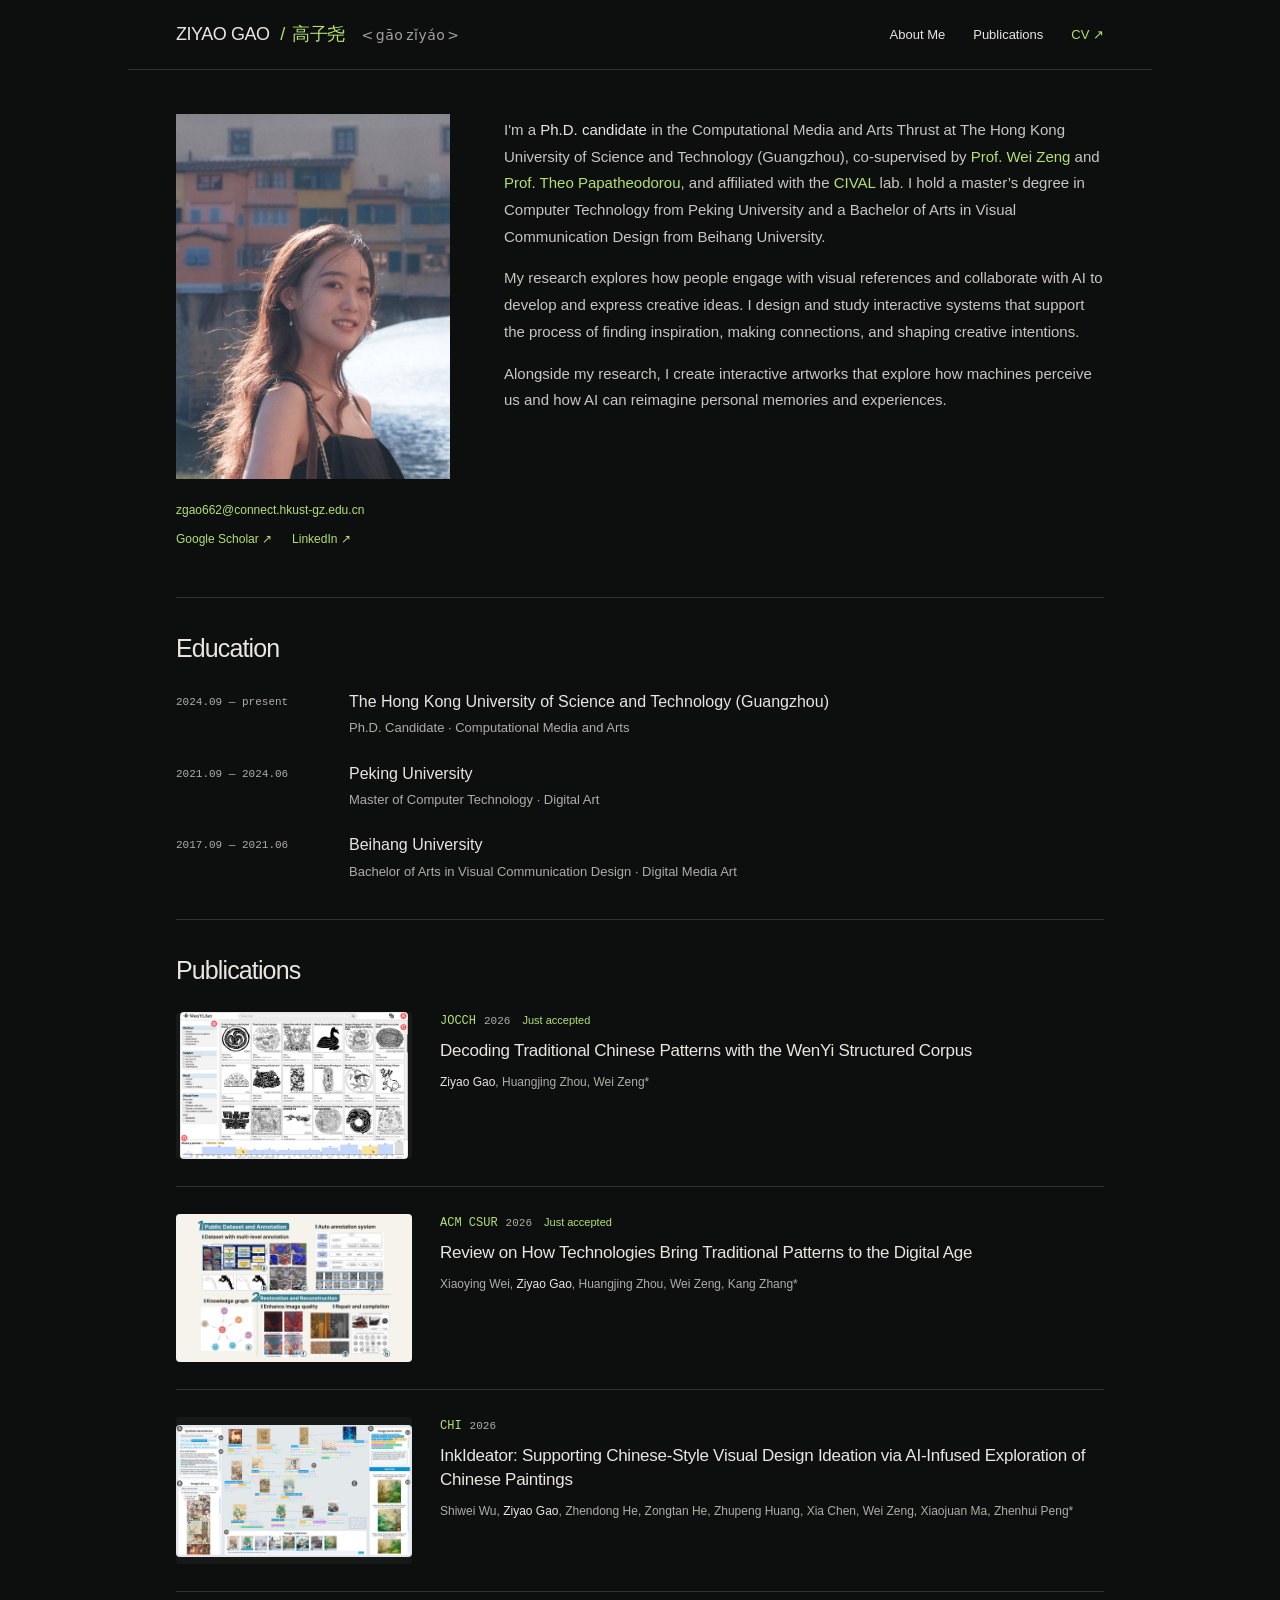
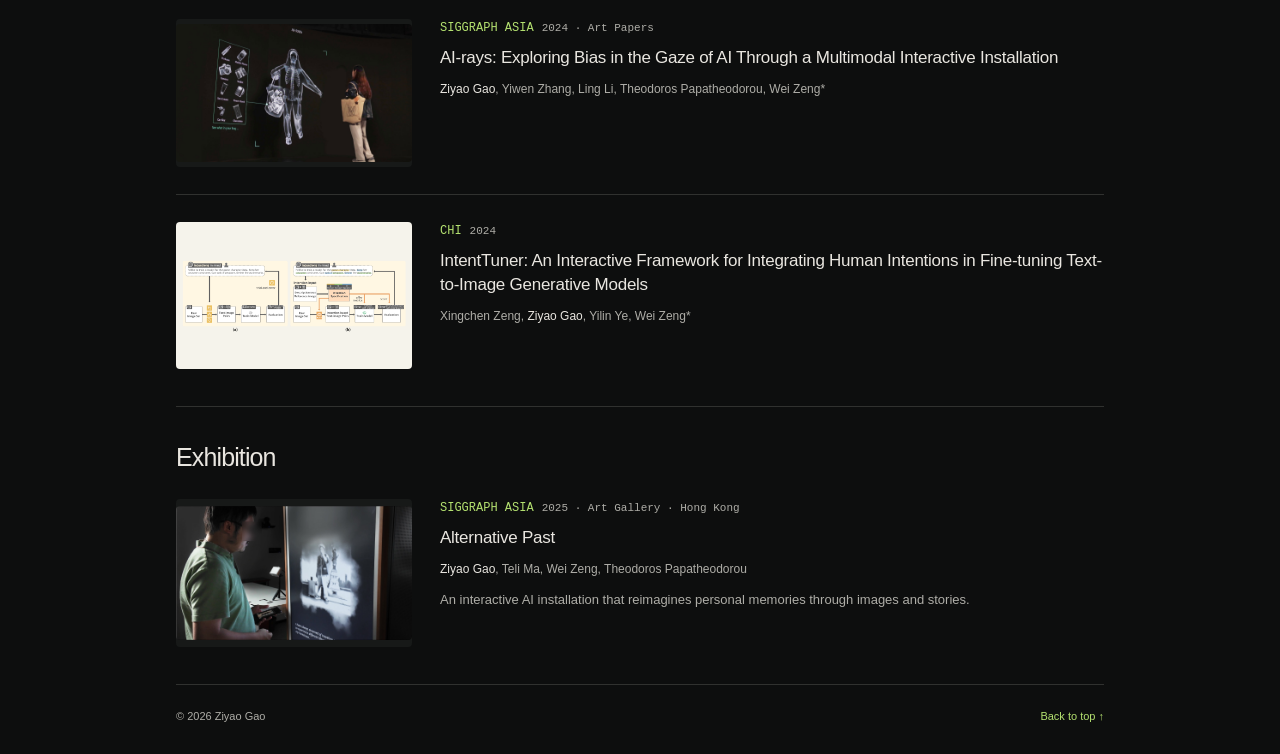
==== index.html @ fb26b627 "Add pinyin and frosted header, style text selection, and link CIVAL" ====
<!doctype html>
<html lang="en">
<head>
<meta charset="utf-8">
<meta name="viewport" content="width=device-width, initial-scale=1">
<meta name="description" content="Ziyao Gao is a Ph.D. candidate at HKUST (Guangzhou), exploring visual references, human–AI collaboration, creative ideation, and interactive art.">
<meta name="theme-color" content="#0d0e0e">
<meta property="og:title" content="Ziyao Gao / 高子尧">
<meta property="og:description" content="Ziyao Gao is a Ph.D. candidate at HKUST (Guangzhou), exploring visual references, human–AI collaboration, creative ideation, and interactive art.">
<meta property="og:type" content="website">
<meta property="og:url" content="https://ziyaogao99.github.io/">
<link rel="canonical" href="https://ziyaogao99.github.io/">
<link rel="icon" href="data:,">
<link rel="stylesheet" href="styles.css">
<script src="portrait.js" defer></script>
<title>Ziyao Gao / 高子尧</title>
</head>
<body>
<div id="ziyao-home" aria-label="Ziyao Gao academic homepage">
 <header class="zg-header">
  <p class="zg-name">ZIYAO GAO <span class="zg-name-zh" lang="zh-Hans">/ 高子尧</span> <span class="zg-pinyin" lang="zh-Latn-pinyin">&lt;<span>gāo zǐyáo</span>&gt;</span></p>
  <nav class="zg-nav" aria-label="Main navigation">
   <a href="#ziyao-home">About Me</a>
   <a href="#zg-publications">Publications</a>
   <a class="zg-cv" href="Ziyao-Gao-CV.pdf" target="_blank" rel="noopener noreferrer" aria-label="Open CV PDF in a new window">CV ↗</a>
  </nav>
 </header>

<section class="zg-about" aria-label="About Me">
  <div class="zg-left">
   <figure class="zg-portrait" aria-label="Ziyao Gao portrait"><img src="portrait-original.jpeg" width="1405" height="1872" alt="Ziyao Gao standing beside a river, with a historic bridge in the background" draggable="false" fetchpriority="high"></figure>
   <div class="zg-contact-block">
    <p class="zg-email"><a href="mailto:zgao662@connect.hkust-gz.edu.cn">zgao662@connect.hkust-gz.edu.cn</a></p>
    <div class="zg-contact"><a href="https://scholar.google.com/citations?user=pLJfwc4AAAAJ&amp;hl=zh-CN" target="_blank" rel="noopener noreferrer">Google Scholar ↗</a><a href="https://www.linkedin.com/in/%E5%AD%90%E5%B0%A7-%E9%AB%98-7695561b7/" target="_blank" rel="noopener noreferrer">LinkedIn ↗</a></div>
   </div>
  </div>
  <div class="zg-right">
   <div class="zg-bio">
    <p>I'm a <strong>Ph.D. candidate</strong> in the Computational Media and Arts Thrust at The Hong Kong University of Science and Technology (Guangzhou), co-supervised by <a href="https://zeng-wei.com/" target="_blank" rel="noopener noreferrer">Prof. Wei Zeng</a> and <a href="https://www.randomquark.com/about-theo/" target="_blank" rel="noopener noreferrer">Prof. Theo Papatheodorou</a>, and affiliated with the <a href="https://hkust-cival.com/team/" target="_blank" rel="noopener noreferrer">CIVAL</a> lab. I hold a master’s degree in Computer Technology from Peking University and a Bachelor of Arts in Visual Communication Design from Beihang University.</p>
    <p>My research explores how people engage with visual references and collaborate with AI to develop and express creative ideas. I design and study interactive systems that support the process of finding inspiration, making connections, and shaping creative intentions.</p>
    <p>Alongside my research, I create interactive artworks that explore how machines perceive us and how AI can reimagine personal memories and experiences.</p>
   </div>
  </div>
 </section>

 <section class="zg-section" id="zg-education" aria-labelledby="zg-edu-title">
  <div class="zg-section-head"><h2 id="zg-edu-title">Education</h2></div>
  <div class="zg-education">
   <article class="zg-edu-row"><div class="zg-date">2024.09 — present</div><div><h3>The Hong Kong University of Science and Technology (Guangzhou)</h3><p>Ph.D. Candidate · Computational Media and Arts</p></div></article>
   <article class="zg-edu-row"><div class="zg-date">2021.09 — 2024.06</div><div><h3>Peking University</h3><p>Master of Computer Technology · Digital Art</p></div></article>
   <article class="zg-edu-row"><div class="zg-date">2017.09 — 2021.06</div><div><h3>Beihang University</h3><p>Bachelor of Arts in Visual Communication Design · Digital Media Art</p></div></article>
  </div>
 </section>

 <section class="zg-section" id="zg-publications" aria-labelledby="zg-pub-title">
  <div class="zg-section-head"><h2 id="zg-pub-title">Publications</h2></div>
  <div class="zg-pubs">
   <article class="zg-pub">
    <figure class="zg-pub-image"><img src="wenyi.jpg" width="1100" height="714" alt="WenYi corpus interface showing traditional Chinese patterns, filters, and a historical timeline" loading="lazy" decoding="async"></figure>
    <div class="zg-pub-content"><div class="zg-pub-meta"><div class="zg-venue">JOCCH<small>2026</small></div><span class="zg-status">Just accepted</span></div><h3>Decoding Traditional Chinese Patterns with the WenYi Structured Corpus</h3><p class="zg-authors"><strong>Ziyao Gao</strong>, Huangjing Zhou, Wei Zeng*</p></div>
   </article>
   <article class="zg-pub">
    <figure class="zg-pub-image zg-pub-diagram"><img src="review.png" width="1600" height="1136" alt="Overview of technologies for traditional patterns, covering datasets, annotation, restoration, and reconstruction" loading="lazy" decoding="async"></figure>
    <div class="zg-pub-content"><div class="zg-pub-meta"><div class="zg-venue">ACM CSUR<small>2026</small></div><span class="zg-status">Just accepted</span></div><h3>Review on How Technologies Bring Traditional Patterns to the Digital Age</h3><p class="zg-authors">Xiaoying Wei, <strong>Ziyao Gao</strong>, Huangjing Zhou, Wei Zeng, Kang Zhang*</p></div>
   </article>
   <article class="zg-pub">
    <figure class="zg-pub-image"><img src="inkideator.jpg" width="1100" height="617" alt="InkIdeator interface with Chinese painting references, an ideation canvas, and generated designs" loading="lazy" decoding="async"></figure>
    <div class="zg-pub-content"><div class="zg-pub-meta"><div class="zg-venue">CHI<small>2026</small></div></div><h3><a href="https://doi.org/10.1145/3772318.3791675" target="_blank" rel="noopener noreferrer">InkIdeator: Supporting Chinese-Style Visual Design Ideation via AI-Infused Exploration of Chinese Paintings</a></h3><p class="zg-authors">Shiwei Wu, <strong>Ziyao Gao</strong>, Zhendong He, Zongtan He, Zhupeng Huang, Xia Chen, Wei Zeng, Xiaojuan Ma, Zhenhui Peng*</p></div>
   </article>
   <article class="zg-pub">
    <figure class="zg-pub-image"><img src="ai-rays.jpg" width="1100" height="645" alt="A visitor interacting with the AI-rays installation and its projected X-ray view of a bag" loading="lazy" decoding="async"></figure>
    <div class="zg-pub-content"><div class="zg-pub-meta"><div class="zg-venue">SIGGRAPH ASIA<small>2024 · Art Papers</small></div></div><h3><a href="https://doi.org/10.1145/3680530.3695433" target="_blank" rel="noopener noreferrer">AI-rays: Exploring Bias in the Gaze of AI Through a Multimodal Interactive Installation</a></h3><p class="zg-authors"><strong>Ziyao Gao</strong>, Yiwen Zhang, Ling Li, Theodoros Papatheodorou, Wei Zeng*</p></div>
   </article>
   <article class="zg-pub">
    <figure class="zg-pub-image zg-pub-diagram"><img src="intenttuner.png" width="1600" height="507" alt="IntentTuner pipeline comparing conventional model training with intention specification and intention-based training data" loading="lazy" decoding="async"></figure>
    <div class="zg-pub-content"><div class="zg-pub-meta"><div class="zg-venue">CHI<small>2024</small></div></div><h3><a href="https://doi.org/10.1145/3613904.3642165" target="_blank" rel="noopener noreferrer">IntentTuner: An Interactive Framework for Integrating Human Intentions in Fine-tuning Text-to-Image Generative Models</a></h3><p class="zg-authors">Xingchen Zeng, <strong>Ziyao Gao</strong>, Yilin Ye, Wei Zeng*</p></div>
   </article>
  </div>
 </section>

 <section class="zg-section" id="zg-exhibition" aria-labelledby="zg-exhibition-title">
  <div class="zg-section-head"><h2 id="zg-exhibition-title">Exhibition</h2></div>
  <article class="zg-exhibition">
   <figure class="zg-exhibition-image"><img src="alternative-past.jpg" width="1100" height="625" alt="A visitor using Alternative Past beside a large projected reinterpretation of a personal memory" loading="lazy" decoding="async"></figure>
   <div class="zg-pub-content"><div class="zg-pub-meta"><div class="zg-venue">SIGGRAPH ASIA<small>2025 · Art Gallery · Hong Kong</small></div></div><h3><a href="https://doi.org/10.1145/3757368.3765545" target="_blank" rel="noopener noreferrer">Alternative Past</a></h3><p class="zg-authors"><strong>Ziyao Gao</strong>, Teli Ma, Wei Zeng, Theodoros Papatheodorou</p><p class="zg-description">An interactive AI installation that reimagines personal memories through images and stories.</p></div>
  </article>
 </section>

 <section class="zg-section" id="zg-awards" hidden aria-labelledby="zg-awards-title">
  <div class="zg-section-head"><h2 id="zg-awards-title">Selected Awards</h2></div>
  <div class="zg-awards">
   <article class="zg-award"><div class="zg-award-meta">2021 · Municipal Award</div><h3>Outstanding Graduate of Beijing</h3></article>
   <article class="zg-award"><div class="zg-award-meta">2021 · University Award</div><h3>Excellent Bachelor's Thesis</h3></article>
   <article class="zg-award"><div class="zg-award-meta">2020 · National Award</div><h3>National College Digital Art and Design Awards (NCDA)</h3><p>Second Prize, National Finals · Digital Image and Video Design</p></article>
   <article class="zg-award"><div class="zg-award-meta">2018–2020 · University Award</div><h3>Academic Excellence Scholarship</h3><p>Grand Prize (2018), Second Prize (2019), First Prize (2020)</p></article>
   <article class="zg-award"><div class="zg-award-meta">2018–2020 · University Award</div><h3>Social Work Scholarship</h3><p>Second Prize</p></article>
   <article class="zg-award"><div class="zg-award-meta">2019 · Municipal Award</div><h3>Beijing College Students 3D Printing Competition</h3><p>Second Prize</p></article>
   <article class="zg-award"><div class="zg-award-meta">2019 · University Award</div><h3>Excellent Student Leader</h3></article>
   <article class="zg-award"><div class="zg-award-meta">2018–2019 · University Award</div><h3>Annual Outstanding Student</h3></article>
  </div>
 </section>

 <section class="zg-section" id="zg-misc" hidden aria-labelledby="zg-misc-title"><h2 id="zg-misc-title">Misc</h2></section>
 <footer class="zg-footer"><span>© 2026 Ziyao Gao</span><a href="#ziyao-home">Back to top ↑</a></footer>
</div>
</body>
</html>
---- styles.css ----
body{margin:0;background:#0d0e0e}#ziyao-home{max-width:1024px;margin:0 auto}@media(prefers-reduced-motion:no-preference){html{scroll-behavior:smooth}}
#ziyao-home { --zg-bg:#0d0e0e; --zg-fg:#e9e6e0; --zg-muted:#aeada7; --zg-accent:#B4E170; --zg-img-radius:4px; --zg-line:#30312f; --zg-panel:#171918; --zg-bio-size:15px; --zg-portrait-width:274px; --zg-gutter:48px; background:var(--zg-bg); color:var(--zg-fg); padding:0 var(--zg-gutter); font:15px/1.7 Arial,Helvetica,sans-serif; text-align:left; box-sizing:border-box; color-scheme:dark; }
#ziyao-home * { box-sizing:border-box; }
#ziyao-home::selection, #ziyao-home ::selection { background-color:#A94DA6; color:#000; }
#ziyao-home :is(h1,h2,h3,p,figure) { margin:0; }
#ziyao-home a { color:var(--zg-accent); text-decoration:none; }
#ziyao-home a:hover { text-decoration:underline; text-underline-offset:5px; }
#ziyao-home a:focus-visible { outline:2px solid var(--zg-accent); outline-offset:5px; }
#ziyao-home [hidden] { display:none!important; }
#ziyao-home .zg-header { position:sticky; top:0; z-index:10; min-height:70px; margin:0 calc(-1 * var(--zg-gutter)); padding:0 var(--zg-gutter); background:var(--zg-bg); display:flex; align-items:center; justify-content:space-between; gap:24px; border-bottom:1px solid var(--zg-line); }
@supports (backdrop-filter: blur(16px)) or (-webkit-backdrop-filter: blur(16px)) {
 @media not (prefers-reduced-transparency: reduce) {
  #ziyao-home .zg-header.is-scrolled {
   background-color:rgba(13,14,14,.89);
   -webkit-backdrop-filter:blur(16px);
   backdrop-filter:blur(16px);
  }
 }
}
#ziyao-home .zg-name { font-size:18px; line-height:1.4; font-weight:500; color:var(--zg-fg); letter-spacing:-.025em; }
#ziyao-home .zg-name-zh { color:var(--zg-accent); margin-left:6px; word-spacing:3px; white-space:nowrap; }
#ziyao-home .zg-pinyin { color:#a3a19c; font-family:"Helvetica Neue",system-ui,sans-serif; font-size:14px; font-weight:300; letter-spacing:.035em; margin-left:12px; white-space:nowrap; }
#ziyao-home .zg-pinyin > span { padding-inline:2px; word-spacing:-2px; }
#ziyao-home .zg-nav { display:flex; gap:28px; align-items:center; font-size:13px; line-height:1.5; }
#ziyao-home .zg-nav a { color:var(--zg-fg); white-space:nowrap; }
#ziyao-home .zg-nav .zg-cv { color:var(--zg-accent); }
#ziyao-home .zg-about { display:grid; grid-template-columns:var(--zg-portrait-width) minmax(0,1fr); column-gap:54px; padding:44px 0 48px; position:relative; }
#ziyao-home .zg-portrait { width:100%; aspect-ratio:3/4; position:relative; overflow:hidden; background:var(--zg-panel); border-radius:0; }
#ziyao-home .zg-portrait img { position:absolute; display:block; max-width:none; max-height:none; width:100%; height:100%; left:0; top:0; object-fit:cover; border-radius:0; user-select:none; -webkit-user-drag:none; pointer-events:none; }
#ziyao-home .zg-photo-label { font:11px/1.5 ui-monospace,SFMono-Regular,Consolas,monospace; letter-spacing:.08em; color:var(--zg-muted); }
#ziyao-home .zg-contact-block { margin-top:21px; }
#ziyao-home .zg-contact { display:flex; flex-wrap:wrap; gap:12px 20px; font-size:12px; margin-top:8px; }
#ziyao-home .zg-email { margin-top:0; font-size:12px; overflow-wrap:anywhere; }
#ziyao-home .zg-right { min-width:0; padding-top:3px; }
#ziyao-home .zg-bio { font-size:var(--zg-bio-size); line-height:1.78; color:#c8c6c0; }
#ziyao-home .zg-bio p+p { margin-top:15px; }
#ziyao-home .zg-bio strong { color:var(--zg-fg); font-weight:500; }
#ziyao-home .zg-section { border-top:1px solid var(--zg-line); padding:35px 0 37px; scroll-margin-top:92px; }
#ziyao-home .zg-section-head { display:flex; align-items:baseline; justify-content:space-between; gap:20px; margin-bottom:27px; }
#ziyao-home h2 { font-size:25px; font-weight:500; line-height:1.2; letter-spacing:-.035em; }
#ziyao-home .zg-note { font-size:11px; color:var(--zg-muted); }
#ziyao-home .zg-education { display:grid; gap:23px; }
#ziyao-home .zg-edu-row { display:grid; grid-template-columns:147px minmax(0,1fr); gap:26px; }
#ziyao-home .zg-date { color:var(--zg-muted); font:11px/1.65 ui-monospace,SFMono-Regular,Consolas,monospace; padding-top:3px; }
#ziyao-home .zg-edu-row h3 { font-size:16px; font-weight:500; line-height:1.45; }
#ziyao-home .zg-edu-row p { color:var(--zg-muted); font-size:13px; line-height:1.65; margin-top:4px; }
#ziyao-home .zg-pubs { display:grid; gap:27px; }
#ziyao-home .zg-pub { display:grid; grid-template-columns:236px minmax(0,1fr); gap:28px; align-items:start; }
#ziyao-home .zg-pub+.zg-pub { border-top:1px solid var(--zg-line); padding-top:27px; }
#ziyao-home .zg-pub-image { aspect-ratio:1.6; width:100%; background:var(--zg-panel); display:flex; align-items:center; justify-content:center; overflow:hidden; border-radius:var(--zg-img-radius); }
#ziyao-home .zg-pub-image img { display:block; max-width:100%; max-height:100%; width:auto; height:auto; object-fit:contain; border-radius:var(--zg-img-radius); }
#ziyao-home .zg-pub-diagram { background:#f5f3eb; padding:5px; }
#ziyao-home .zg-pub-content { min-width:0; }
#ziyao-home .zg-pub-meta { display:flex; flex-wrap:wrap; align-items:baseline; gap:12px; margin-bottom:8px; }
#ziyao-home .zg-venue { color:var(--zg-accent); font:12px/1.55 ui-monospace,SFMono-Regular,Consolas,monospace; }
#ziyao-home .zg-venue small { display:inline; color:var(--zg-muted); font-size:11px; margin-left:8px; }
#ziyao-home .zg-status { display:inline-block; color:var(--zg-accent); font-size:11px; line-height:1.5; }
#ziyao-home .zg-pub h3 { font-size:17px; font-weight:500; line-height:1.43; letter-spacing:-.015em; }
#ziyao-home .zg-pub h3 a { color:var(--zg-fg); }
#ziyao-home :is(.zg-pub,.zg-exhibition) h3 a:hover { color:var(--zg-accent); }
#ziyao-home .zg-authors { color:var(--zg-muted); font-size:12px; line-height:1.7; margin-top:9px; }
#ziyao-home .zg-authors strong { color:var(--zg-fg); font-weight:500; }
#ziyao-home .zg-exhibition { display:grid; grid-template-columns:236px minmax(0,1fr); gap:28px; align-items:start; }
#ziyao-home .zg-exhibition-image { aspect-ratio:1.6; background:var(--zg-panel); display:flex; align-items:center; justify-content:center; overflow:hidden; border-radius:var(--zg-img-radius); }
#ziyao-home .zg-exhibition-image img { display:block; max-width:100%; max-height:100%; width:auto; height:auto; object-fit:contain; border-radius:var(--zg-img-radius); }
#ziyao-home .zg-exhibition h3 { font-size:17px; font-weight:500; line-height:1.43; letter-spacing:-.015em; }
#ziyao-home .zg-exhibition h3 a { color:var(--zg-fg); }
#ziyao-home .zg-exhibition .zg-description { color:var(--zg-muted); font-size:13px; line-height:1.65; margin-top:9px; }
#ziyao-home .zg-awards { display:grid; gap:25px; padding-left:173px; }
#ziyao-home .zg-award-meta { color:var(--zg-accent); font:12px/1.65 ui-monospace,SFMono-Regular,Consolas,monospace; margin-bottom:3px; }
#ziyao-home .zg-award h3 { font-size:16px; font-weight:500; line-height:1.45; }
#ziyao-home .zg-award p { color:var(--zg-muted); font-size:13px; line-height:1.65; margin-top:4px; }
#ziyao-home .zg-footer { display:flex; justify-content:space-between; gap:20px; padding:22px 0 28px; border-top:1px solid var(--zg-line); font-size:11px; color:var(--zg-muted); }

@media(max-width:800px) {
 #ziyao-home { --zg-gutter:32px; }
 #ziyao-home .zg-about { grid-template-columns:220px minmax(0,1fr); gap:32px; }
 #ziyao-home .zg-bio { font-size:14px; }
 #ziyao-home .zg-edu-row { grid-template-columns:122px minmax(0,1fr); gap:24px; }
 #ziyao-home .zg-awards { padding-left:146px; }
 #ziyao-home .zg-pub { grid-template-columns:190px minmax(0,1fr); gap:24px; }
 #ziyao-home .zg-exhibition { grid-template-columns:190px minmax(0,1fr); gap:24px; }
}
@media(max-width:600px) {
 #ziyao-home { --zg-gutter:22px; }
 #ziyao-home .zg-header { flex-wrap:wrap; justify-content:flex-start; gap:8px; padding:13px var(--zg-gutter); }
 #ziyao-home .zg-name { width:100%; font-size:18px; }
 #ziyao-home .zg-nav { width:100%; gap:25px; font-size:12px; }
 #ziyao-home .zg-about { display:block; padding:29px 0 32px; }
 #ziyao-home .zg-portrait { max-width:220px; }
 #ziyao-home .zg-contact-block { margin-top:18px; }
 #ziyao-home .zg-right { padding-top:0; margin-top:25px; }
 #ziyao-home .zg-bio { font-size:14px; line-height:1.85; }
 #ziyao-home .zg-section { padding:29px 0 30px; scroll-margin-top:118px; }
 #ziyao-home .zg-section-head { flex-wrap:wrap; gap:10px; margin-bottom:23px; }
 #ziyao-home h2 { font-size:24px; }
 #ziyao-home .zg-edu-row { display:block; }
 #ziyao-home .zg-awards { padding-left:0; }
 #ziyao-home .zg-edu-row .zg-date { margin-bottom:6px; }
 #ziyao-home .zg-edu-row h3 { font-size:16px; }
 #ziyao-home .zg-pub { display:block; }
 #ziyao-home .zg-pub-image { margin-bottom:17px; }
 #ziyao-home .zg-pub-meta { display:flex; align-items:baseline; gap:14px; margin-bottom:11px; flex-wrap:wrap; }
 #ziyao-home .zg-venue small { display:inline; margin-left:8px; }
 #ziyao-home .zg-status { margin-top:0; }
 #ziyao-home .zg-pub h3 { font-size:17px; }
 #ziyao-home .zg-authors { font-size:12px; }
 #ziyao-home .zg-exhibition { display:block; }
 #ziyao-home .zg-exhibition-image { margin-bottom:17px; }
 #ziyao-home .zg-exhibition h3 { font-size:17px; }
}
@media(pointer:coarse) {
 #ziyao-home .zg-nav a,#ziyao-home .zg-contact a { display:inline-flex; align-items:center; min-height:44px; }
}
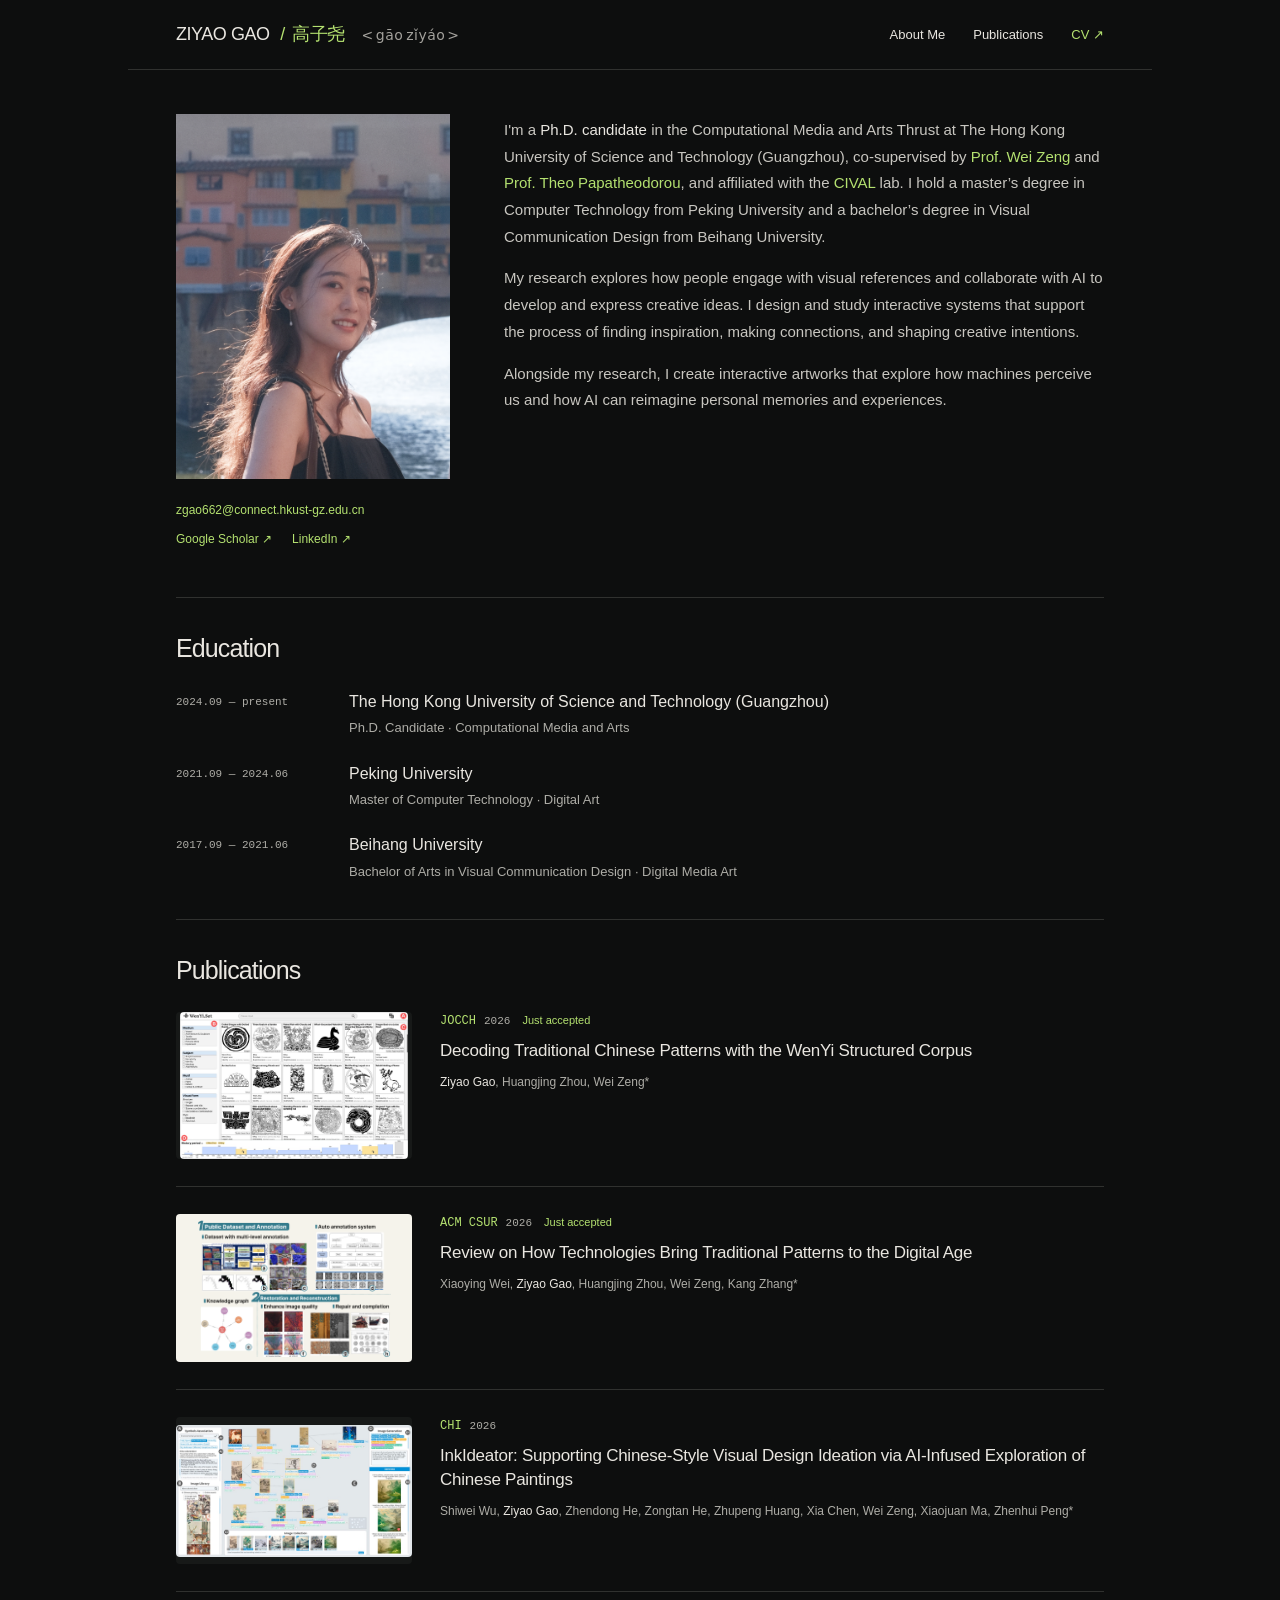
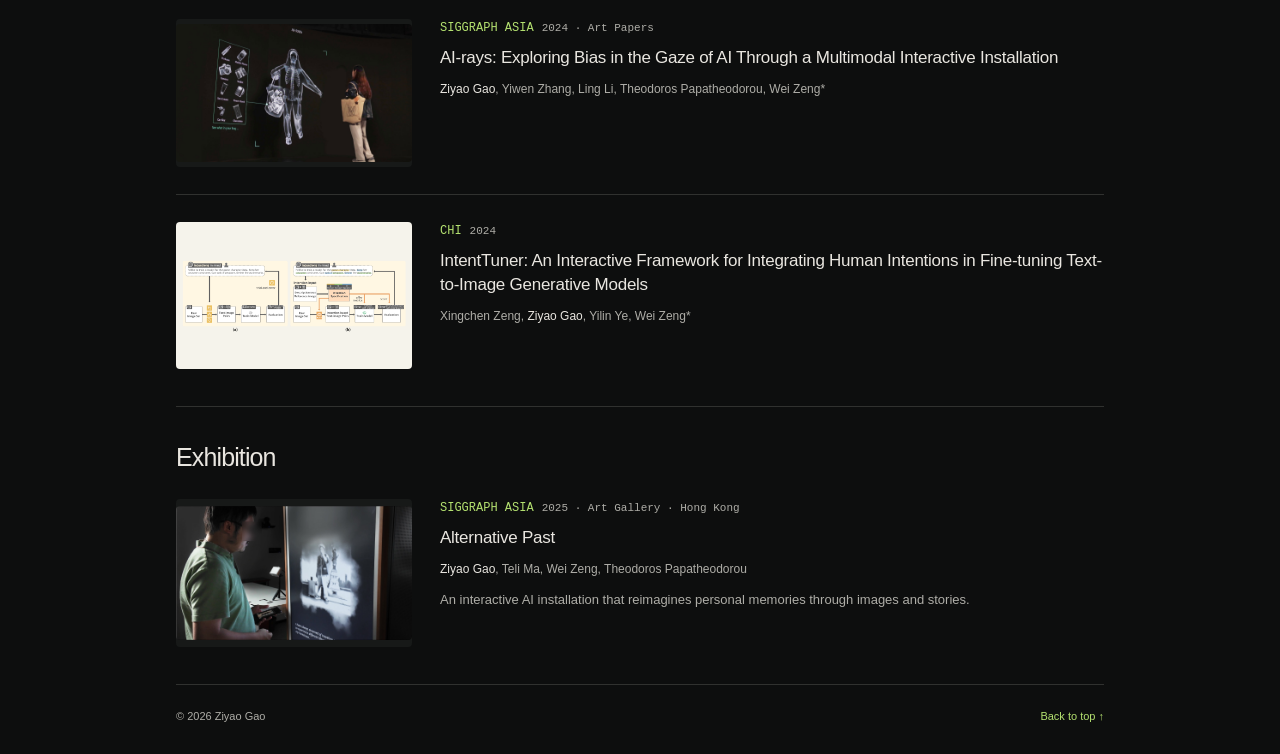
==== commit a4bf260f: "Update degree wording and align Safari text selection across lines" ====
--- a/index.html
+++ b/index.html
@@ -11,8 +11,8 @@
 <meta property="og:url" content="https://ziyaogao99.github.io/">
 <link rel="canonical" href="https://ziyaogao99.github.io/">
 <link rel="icon" href="data:,">
-<link rel="stylesheet" href="styles.css">
-<script src="portrait.js" defer></script>
+<link rel="stylesheet" href="styles.css?v=1dc4e355416b">
+<script src="portrait.js?v=73657a972b7d" defer></script>
 <title>Ziyao Gao / 高子尧</title>
 </head>
 <body>
@@ -36,9 +36,9 @@
   </div>
   <div class="zg-right">
    <div class="zg-bio">
-    <p>I'm a <strong>Ph.D. candidate</strong> in the Computational Media and Arts Thrust at The Hong Kong University of Science and Technology (Guangzhou), co-supervised by <a href="https://zeng-wei.com/" target="_blank" rel="noopener noreferrer">Prof. Wei Zeng</a> and <a href="https://www.randomquark.com/about-theo/" target="_blank" rel="noopener noreferrer">Prof. Theo Papatheodorou</a>, and affiliated with the <a href="https://hkust-cival.com/team/" target="_blank" rel="noopener noreferrer">CIVAL</a> lab. I hold a master’s degree in Computer Technology from Peking University and a Bachelor of Arts in Visual Communication Design from Beihang University.</p>
-    <p>My research explores how people engage with visual references and collaborate with AI to develop and express creative ideas. I design and study interactive systems that support the process of finding inspiration, making connections, and shaping creative intentions.</p>
-    <p>Alongside my research, I create interactive artworks that explore how machines perceive us and how AI can reimagine personal memories and experiences.</p>
+    <p><span class="zg-line-text">I'm a <strong>Ph.D. candidate</strong> in the Computational Media and Arts Thrust at The Hong Kong University of Science and Technology (Guangzhou), co-supervised by <a href="https://zeng-wei.com/" target="_blank" rel="noopener noreferrer">Prof. Wei Zeng</a> and <a href="https://www.randomquark.com/about-theo/" target="_blank" rel="noopener noreferrer">Prof. Theo Papatheodorou</a>, and affiliated with the <a href="https://hkust-cival.com/team/" target="_blank" rel="noopener noreferrer">CIVAL</a> lab. I hold a master’s degree in Computer Technology from Peking University and a bachelor’s degree in Visual Communication Design from Beihang University.</span></p>
+    <p><span class="zg-line-text">My research explores how people engage with visual references and collaborate with AI to develop and express creative ideas. I design and study interactive systems that support the process of finding inspiration, making connections, and shaping creative intentions.</span></p>
+    <p><span class="zg-line-text">Alongside my research, I create interactive artworks that explore how machines perceive us and how AI can reimagine personal memories and experiences.</span></p>
    </div>
   </div>
  </section>
@@ -46,9 +46,9 @@
  <section class="zg-section" id="zg-education" aria-labelledby="zg-edu-title">
   <div class="zg-section-head"><h2 id="zg-edu-title">Education</h2></div>
   <div class="zg-education">
-   <article class="zg-edu-row"><div class="zg-date">2024.09 — present</div><div><h3>The Hong Kong University of Science and Technology (Guangzhou)</h3><p>Ph.D. Candidate · Computational Media and Arts</p></div></article>
-   <article class="zg-edu-row"><div class="zg-date">2021.09 — 2024.06</div><div><h3>Peking University</h3><p>Master of Computer Technology · Digital Art</p></div></article>
-   <article class="zg-edu-row"><div class="zg-date">2017.09 — 2021.06</div><div><h3>Beihang University</h3><p>Bachelor of Arts in Visual Communication Design · Digital Media Art</p></div></article>
+   <article class="zg-edu-row"><div class="zg-date">2024.09 — present</div><div><h3><span class="zg-line-text">The Hong Kong University of Science and Technology (Guangzhou)</span></h3><p><span class="zg-line-text">Ph.D. Candidate · Computational Media and Arts</span></p></div></article>
+   <article class="zg-edu-row"><div class="zg-date">2021.09 — 2024.06</div><div><h3><span class="zg-line-text">Peking University</span></h3><p><span class="zg-line-text">Master of Computer Technology · Digital Art</span></p></div></article>
+   <article class="zg-edu-row"><div class="zg-date">2017.09 — 2021.06</div><div><h3><span class="zg-line-text">Beihang University</span></h3><p><span class="zg-line-text">Bachelor of Arts in Visual Communication Design · Digital Media Art</span></p></div></article>
   </div>
  </section>
 
@@ -57,23 +57,23 @@
   <div class="zg-pubs">
    <article class="zg-pub">
     <figure class="zg-pub-image"><img src="wenyi.jpg" width="1100" height="714" alt="WenYi corpus interface showing traditional Chinese patterns, filters, and a historical timeline" loading="lazy" decoding="async"></figure>
-    <div class="zg-pub-content"><div class="zg-pub-meta"><div class="zg-venue">JOCCH<small>2026</small></div><span class="zg-status">Just accepted</span></div><h3>Decoding Traditional Chinese Patterns with the WenYi Structured Corpus</h3><p class="zg-authors"><strong>Ziyao Gao</strong>, Huangjing Zhou, Wei Zeng*</p></div>
+    <div class="zg-pub-content"><div class="zg-pub-meta"><div class="zg-venue">JOCCH<small>2026</small></div><span class="zg-status">Just accepted</span></div><h3><span class="zg-line-text">Decoding Traditional Chinese Patterns with the WenYi Structured Corpus</span></h3><p class="zg-authors"><span class="zg-line-text"><strong>Ziyao Gao</strong>, Huangjing Zhou, Wei Zeng*</span></p></div>
    </article>
    <article class="zg-pub">
     <figure class="zg-pub-image zg-pub-diagram"><img src="review.png" width="1600" height="1136" alt="Overview of technologies for traditional patterns, covering datasets, annotation, restoration, and reconstruction" loading="lazy" decoding="async"></figure>
-    <div class="zg-pub-content"><div class="zg-pub-meta"><div class="zg-venue">ACM CSUR<small>2026</small></div><span class="zg-status">Just accepted</span></div><h3>Review on How Technologies Bring Traditional Patterns to the Digital Age</h3><p class="zg-authors">Xiaoying Wei, <strong>Ziyao Gao</strong>, Huangjing Zhou, Wei Zeng, Kang Zhang*</p></div>
+    <div class="zg-pub-content"><div class="zg-pub-meta"><div class="zg-venue">ACM CSUR<small>2026</small></div><span class="zg-status">Just accepted</span></div><h3><span class="zg-line-text">Review on How Technologies Bring Traditional Patterns to the Digital Age</span></h3><p class="zg-authors"><span class="zg-line-text">Xiaoying Wei, <strong>Ziyao Gao</strong>, Huangjing Zhou, Wei Zeng, Kang Zhang*</span></p></div>
    </article>
    <article class="zg-pub">
     <figure class="zg-pub-image"><img src="inkideator.jpg" width="1100" height="617" alt="InkIdeator interface with Chinese painting references, an ideation canvas, and generated designs" loading="lazy" decoding="async"></figure>
-    <div class="zg-pub-content"><div class="zg-pub-meta"><div class="zg-venue">CHI<small>2026</small></div></div><h3><a href="https://doi.org/10.1145/3772318.3791675" target="_blank" rel="noopener noreferrer">InkIdeator: Supporting Chinese-Style Visual Design Ideation via AI-Infused Exploration of Chinese Paintings</a></h3><p class="zg-authors">Shiwei Wu, <strong>Ziyao Gao</strong>, Zhendong He, Zongtan He, Zhupeng Huang, Xia Chen, Wei Zeng, Xiaojuan Ma, Zhenhui Peng*</p></div>
+    <div class="zg-pub-content"><div class="zg-pub-meta"><div class="zg-venue">CHI<small>2026</small></div></div><h3><span class="zg-line-text"><a href="https://doi.org/10.1145/3772318.3791675" target="_blank" rel="noopener noreferrer">InkIdeator: Supporting Chinese-Style Visual Design Ideation via AI-Infused Exploration of Chinese Paintings</a></span></h3><p class="zg-authors"><span class="zg-line-text">Shiwei Wu, <strong>Ziyao Gao</strong>, Zhendong He, Zongtan He, Zhupeng Huang, Xia Chen, Wei Zeng, Xiaojuan Ma, Zhenhui Peng*</span></p></div>
    </article>
    <article class="zg-pub">
     <figure class="zg-pub-image"><img src="ai-rays.jpg" width="1100" height="645" alt="A visitor interacting with the AI-rays installation and its projected X-ray view of a bag" loading="lazy" decoding="async"></figure>
-    <div class="zg-pub-content"><div class="zg-pub-meta"><div class="zg-venue">SIGGRAPH ASIA<small>2024 · Art Papers</small></div></div><h3><a href="https://doi.org/10.1145/3680530.3695433" target="_blank" rel="noopener noreferrer">AI-rays: Exploring Bias in the Gaze of AI Through a Multimodal Interactive Installation</a></h3><p class="zg-authors"><strong>Ziyao Gao</strong>, Yiwen Zhang, Ling Li, Theodoros Papatheodorou, Wei Zeng*</p></div>
+    <div class="zg-pub-content"><div class="zg-pub-meta"><div class="zg-venue">SIGGRAPH ASIA<small>2024 · Art Papers</small></div></div><h3><span class="zg-line-text"><a href="https://doi.org/10.1145/3680530.3695433" target="_blank" rel="noopener noreferrer">AI-rays: Exploring Bias in the Gaze of AI Through a Multimodal Interactive Installation</a></span></h3><p class="zg-authors"><span class="zg-line-text"><strong>Ziyao Gao</strong>, Yiwen Zhang, Ling Li, Theodoros Papatheodorou, Wei Zeng*</span></p></div>
    </article>
    <article class="zg-pub">
     <figure class="zg-pub-image zg-pub-diagram"><img src="intenttuner.png" width="1600" height="507" alt="IntentTuner pipeline comparing conventional model training with intention specification and intention-based training data" loading="lazy" decoding="async"></figure>
-    <div class="zg-pub-content"><div class="zg-pub-meta"><div class="zg-venue">CHI<small>2024</small></div></div><h3><a href="https://doi.org/10.1145/3613904.3642165" target="_blank" rel="noopener noreferrer">IntentTuner: An Interactive Framework for Integrating Human Intentions in Fine-tuning Text-to-Image Generative Models</a></h3><p class="zg-authors">Xingchen Zeng, <strong>Ziyao Gao</strong>, Yilin Ye, Wei Zeng*</p></div>
+    <div class="zg-pub-content"><div class="zg-pub-meta"><div class="zg-venue">CHI<small>2024</small></div></div><h3><span class="zg-line-text"><a href="https://doi.org/10.1145/3613904.3642165" target="_blank" rel="noopener noreferrer">IntentTuner: An Interactive Framework for Integrating Human Intentions in Fine-tuning Text-to-Image Generative Models</a></span></h3><p class="zg-authors"><span class="zg-line-text">Xingchen Zeng, <strong>Ziyao Gao</strong>, Yilin Ye, Wei Zeng*</span></p></div>
    </article>
   </div>
  </section>
@@ -82,7 +82,7 @@
   <div class="zg-section-head"><h2 id="zg-exhibition-title">Exhibition</h2></div>
   <article class="zg-exhibition">
    <figure class="zg-exhibition-image"><img src="alternative-past.jpg" width="1100" height="625" alt="A visitor using Alternative Past beside a large projected reinterpretation of a personal memory" loading="lazy" decoding="async"></figure>
-   <div class="zg-pub-content"><div class="zg-pub-meta"><div class="zg-venue">SIGGRAPH ASIA<small>2025 · Art Gallery · Hong Kong</small></div></div><h3><a href="https://doi.org/10.1145/3757368.3765545" target="_blank" rel="noopener noreferrer">Alternative Past</a></h3><p class="zg-authors"><strong>Ziyao Gao</strong>, Teli Ma, Wei Zeng, Theodoros Papatheodorou</p><p class="zg-description">An interactive AI installation that reimagines personal memories through images and stories.</p></div>
+   <div class="zg-pub-content"><div class="zg-pub-meta"><div class="zg-venue">SIGGRAPH ASIA<small>2025 · Art Gallery · Hong Kong</small></div></div><h3><span class="zg-line-text"><a href="https://doi.org/10.1145/3757368.3765545" target="_blank" rel="noopener noreferrer">Alternative Past</a></span></h3><p class="zg-authors"><span class="zg-line-text"><strong>Ziyao Gao</strong>, Teli Ma, Wei Zeng, Theodoros Papatheodorou</span></p><p class="zg-description"><span class="zg-line-text">An interactive AI installation that reimagines personal memories through images and stories.</span></p></div>
   </article>
  </section>
 
--- a/styles.css
+++ b/styles.css
@@ -2,6 +2,14 @@
 #ziyao-home { --zg-bg:#0d0e0e; --zg-fg:#e9e6e0; --zg-muted:#aeada7; --zg-accent:#B4E170; --zg-img-radius:4px; --zg-line:#30312f; --zg-panel:#171918; --zg-bio-size:15px; --zg-portrait-width:274px; --zg-gutter:48px; background:var(--zg-bg); color:var(--zg-fg); padding:0 var(--zg-gutter); font:15px/1.7 Arial,Helvetica,sans-serif; text-align:left; box-sizing:border-box; color-scheme:dark; }
 #ziyao-home * { box-sizing:border-box; }
 #ziyao-home::selection, #ziyao-home ::selection { background-color:#A94DA6; color:#000; }
+/* Match WebKit's native selection band to the line box, including the first line.
+   Inline padding leaves the text baselines and wrapping intact. Arial's text box is about 1.14em. */
+@supports (font: -apple-system-body) {
+ #ziyao-home .zg-line-text {
+  padding-block:max(0px, calc((1lh - 1.14em) / 2));
+  padding-block:max(0px, calc((round(down, 1lh, 1px) - round(nearest, 1.14em, 1px)) / 2));
+ }
+}
 #ziyao-home :is(h1,h2,h3,p,figure) { margin:0; }
 #ziyao-home a { color:var(--zg-accent); text-decoration:none; }
 #ziyao-home a:hover { text-decoration:underline; text-underline-offset:5px; }
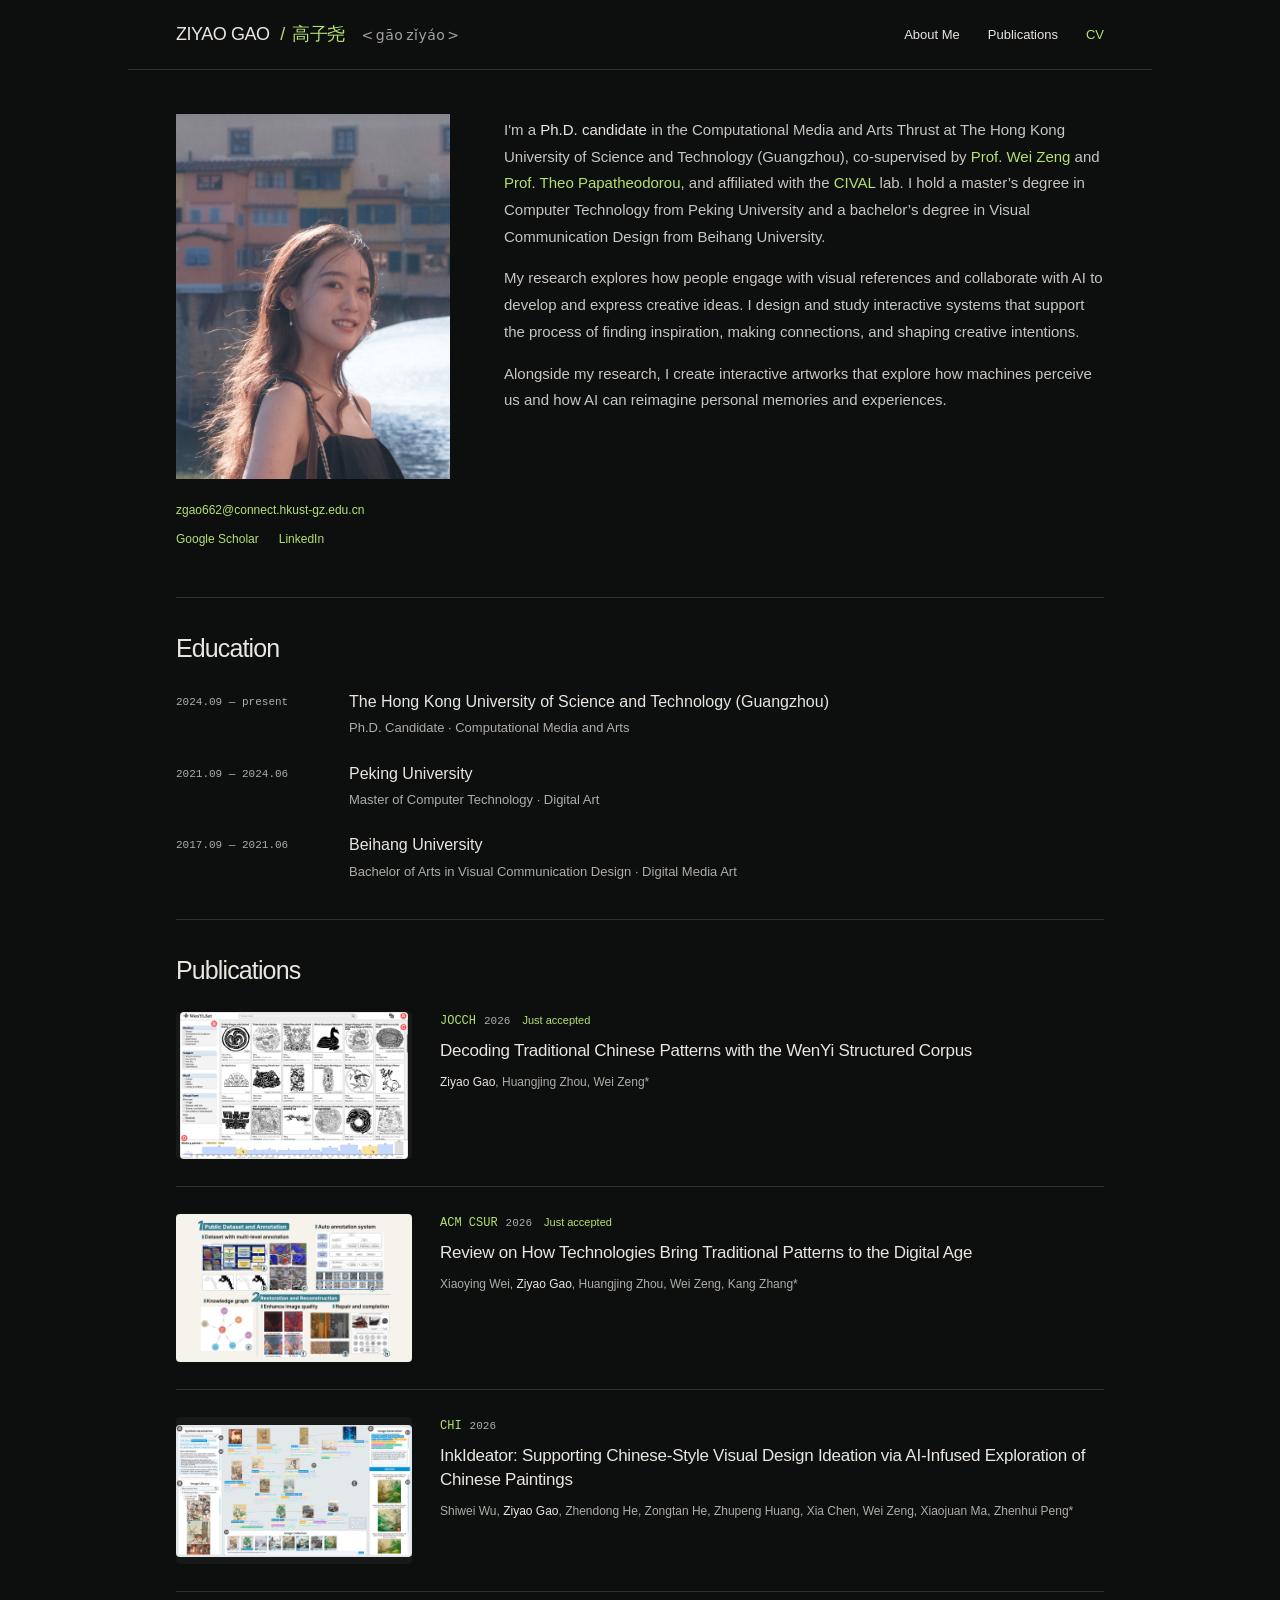
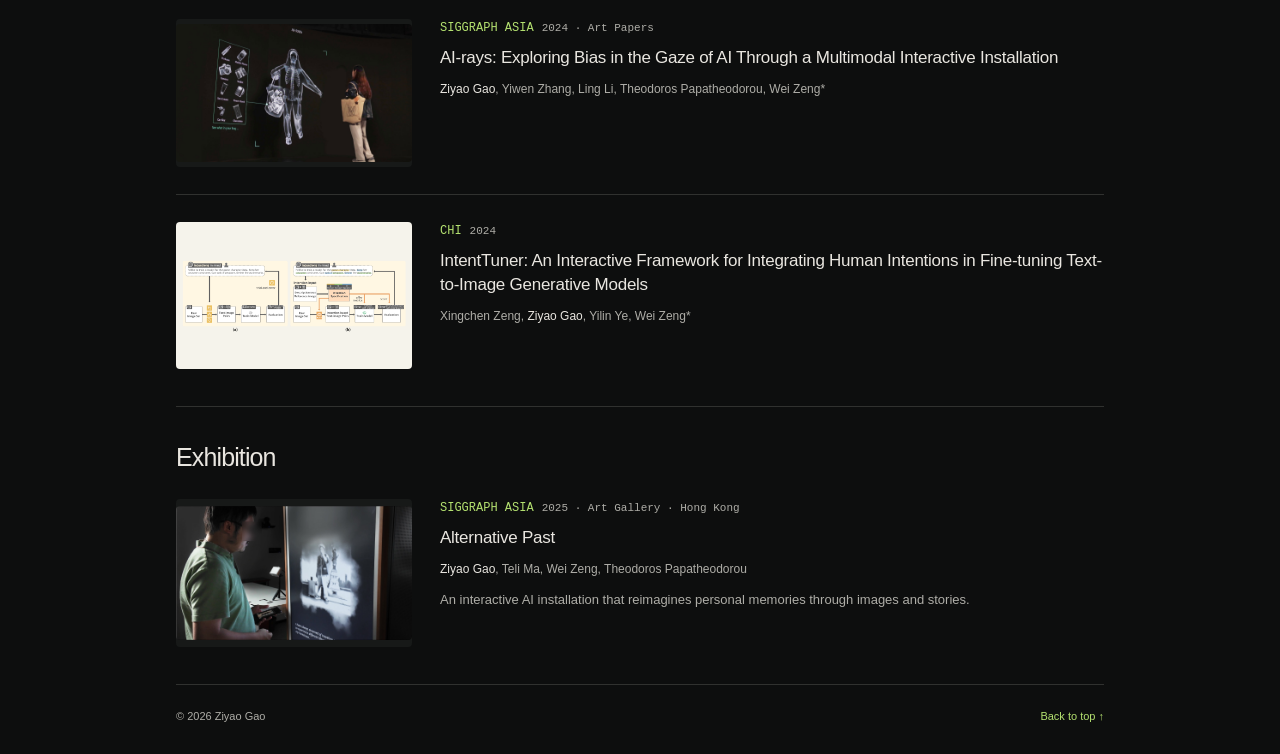
==== commit cededd20: "Remove arrows from CV and profile links" ====
--- a/index.html
+++ b/index.html
@@ -22,7 +22,7 @@
   <nav class="zg-nav" aria-label="Main navigation">
    <a href="#ziyao-home">About Me</a>
    <a href="#zg-publications">Publications</a>
-   <a class="zg-cv" href="Ziyao-Gao-CV.pdf" target="_blank" rel="noopener noreferrer" aria-label="Open CV PDF in a new window">CV ↗</a>
+   <a class="zg-cv" href="Ziyao-Gao-CV.pdf?v=571994921525" target="_blank" rel="noopener noreferrer" aria-label="Open CV PDF in a new window">CV</a>
   </nav>
  </header>
 
@@ -31,7 +31,7 @@
    <figure class="zg-portrait" aria-label="Ziyao Gao portrait"><img src="portrait-original.jpeg" width="1405" height="1872" alt="Ziyao Gao standing beside a river, with a historic bridge in the background" draggable="false" fetchpriority="high"></figure>
    <div class="zg-contact-block">
     <p class="zg-email"><a href="mailto:zgao662@connect.hkust-gz.edu.cn">zgao662@connect.hkust-gz.edu.cn</a></p>
-    <div class="zg-contact"><a href="https://scholar.google.com/citations?user=pLJfwc4AAAAJ&amp;hl=zh-CN" target="_blank" rel="noopener noreferrer">Google Scholar ↗</a><a href="https://www.linkedin.com/in/%E5%AD%90%E5%B0%A7-%E9%AB%98-7695561b7/" target="_blank" rel="noopener noreferrer">LinkedIn ↗</a></div>
+    <div class="zg-contact"><a href="https://scholar.google.com/citations?user=pLJfwc4AAAAJ&amp;hl=zh-CN" target="_blank" rel="noopener noreferrer">Google Scholar</a><a href="https://www.linkedin.com/in/%E5%AD%90%E5%B0%A7-%E9%AB%98-7695561b7/" target="_blank" rel="noopener noreferrer">LinkedIn</a></div>
    </div>
   </div>
   <div class="zg-right">
@@ -57,7 +57,7 @@
   <div class="zg-pubs">
    <article class="zg-pub">
     <figure class="zg-pub-image"><img src="wenyi.jpg" width="1100" height="714" alt="WenYi corpus interface showing traditional Chinese patterns, filters, and a historical timeline" loading="lazy" decoding="async"></figure>
-    <div class="zg-pub-content"><div class="zg-pub-meta"><div class="zg-venue">JOCCH<small>2026</small></div><span class="zg-status">Just accepted</span></div><h3><span class="zg-line-text">Decoding Traditional Chinese Patterns with the WenYi Structured Corpus</span></h3><p class="zg-authors"><span class="zg-line-text"><strong>Ziyao Gao</strong>, Huangjing Zhou, Wei Zeng*</span></p></div>
+    <div class="zg-pub-content"><div class="zg-pub-meta"><div class="zg-venue">JOCCH<small>2026</small></div><span class="zg-status">Just accepted</span></div><h3><span class="zg-line-text"><a href="https://dl.acm.org/doi/10.1145/3862860" target="_blank" rel="noopener noreferrer">Decoding Traditional Chinese Patterns with the WenYi Structured Corpus</a></span></h3><p class="zg-authors"><span class="zg-line-text"><strong>Ziyao Gao</strong>, Huangjing Zhou, Wei Zeng*</span></p></div>
    </article>
    <article class="zg-pub">
     <figure class="zg-pub-image zg-pub-diagram"><img src="review.png" width="1600" height="1136" alt="Overview of technologies for traditional patterns, covering datasets, annotation, restoration, and reconstruction" loading="lazy" decoding="async"></figure>
